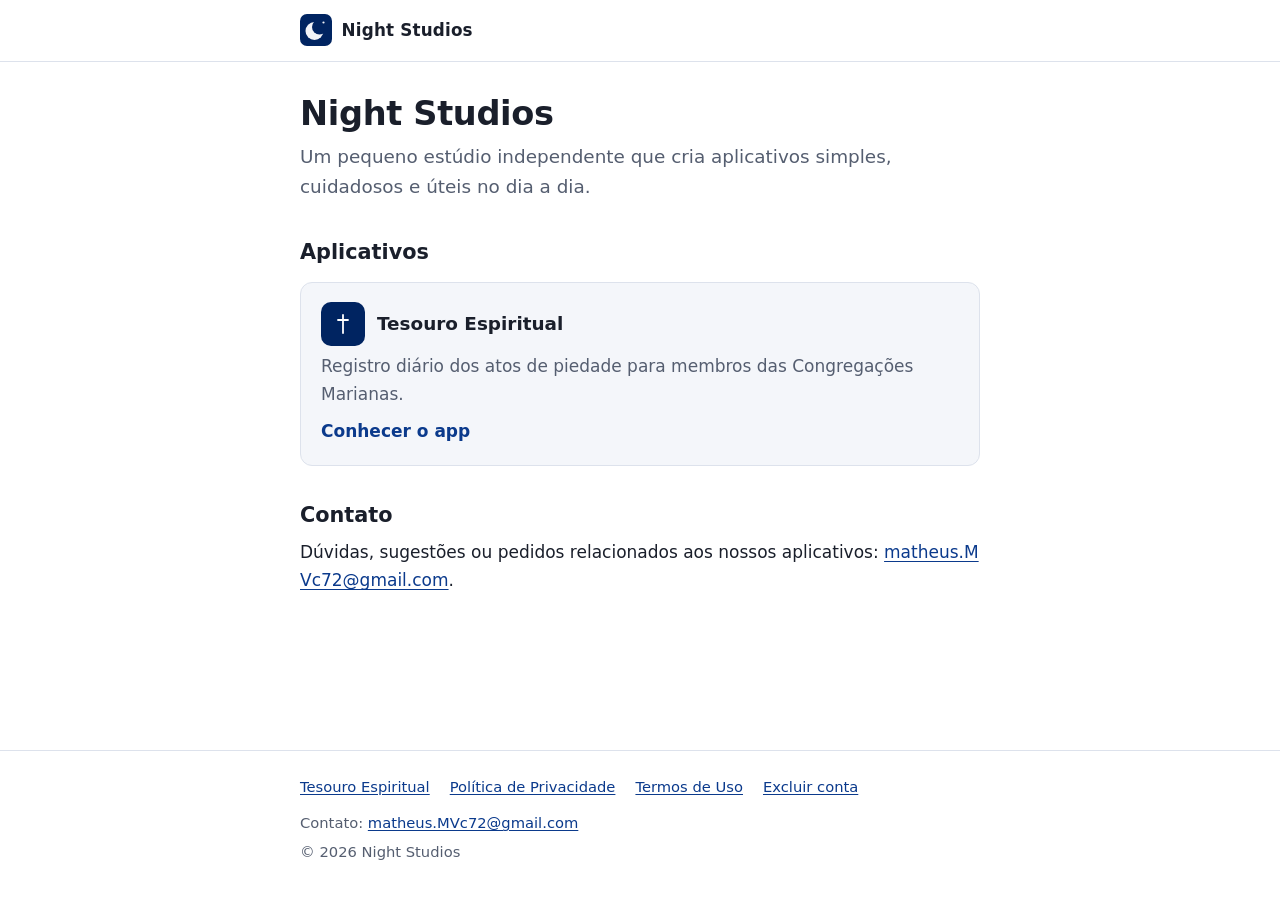
==== index.html @ 41e1242d "feat: add Night Studios site with Tesouro Espiritual legal pages Static site served by Vercel with h" ====
<!doctype html>
<html lang="pt-BR">
<head>
  <meta charset="utf-8">
  <meta name="viewport" content="width=device-width, initial-scale=1">
  <title>Night Studios</title>
  <meta name="description" content="Night Studios é um pequeno estúdio independente que cria aplicativos.">
  <meta name="theme-color" content="#002461">
  <link rel="icon" href="/favicon.svg" type="image/svg+xml">
  <link rel="stylesheet" href="/style.css">
</head>
<body>
  <a class="skip" href="#conteudo">Pular para o conteúdo</a>
  <header class="site-header">
    <div class="wrap">
      <a class="brand" href="/" aria-label="Night Studios, página inicial"><svg viewBox="0 0 64 64" aria-hidden="true" focusable="false"><defs><mask id="ns-mark-mask"><rect width="64" height="64" fill="#fff"/><circle cx="39" cy="26" r="15" fill="#000"/></mask></defs><rect width="64" height="64" rx="14" fill="#002461"/><circle cx="29" cy="34" r="18" fill="#f2f4f8" mask="url(#ns-mark-mask)"/><circle cx="47" cy="17" r="2.2" fill="#f2f4f8"/></svg><span>Night Studios</span></a>
    </div>
  </header>
  <main id="conteudo">
    <div class="wrap">
      <h1>Night Studios</h1>
      <p class="lead">Um pequeno estúdio independente que cria aplicativos simples, cuidadosos e úteis no dia a dia.</p>

      <h2>Aplicativos</h2>
      <a class="card" href="/tesouro">
        <span class="card-title"><span class="app-icon"><svg viewBox="0 0 24 24" fill="none" stroke="currentColor" stroke-width="1.8" stroke-linecap="round" stroke-linejoin="round" aria-hidden="true" focusable="false"><path d="M12 3v18"/><path d="M7 8h10"/></svg></span>Tesouro Espiritual</span>
        <p>Registro diário dos atos de piedade para membros das Congregações Marianas.</p>
        <span class="more">Conhecer o app</span>
      </a>

      <h2>Contato</h2>
      <p>Dúvidas, sugestões ou pedidos relacionados aos nossos aplicativos: <a class="email" href="mailto:matheus.MVc72@gmail.com">matheus.MVc72@gmail.com</a>.</p>
    </div>
  </main>
  <footer class="site-footer">
    <div class="wrap">
      <nav aria-label="Links do rodapé">
        <ul>
          <li><a href="/tesouro">Tesouro Espiritual</a></li>
          <li><a href="/tesouro/privacidade">Política de Privacidade</a></li>
          <li><a href="/tesouro/termos">Termos de Uso</a></li>
          <li><a href="/tesouro/excluir-conta">Excluir conta</a></li>
        </ul>
      </nav>
      <p>Contato: <a class="email" href="mailto:matheus.MVc72@gmail.com">matheus.MVc72@gmail.com</a></p>
      <p>&copy; 2026 Night Studios</p>
    </div>
  </footer>
</body>
</html>
---- style.css ----
:root {
  color-scheme: light dark;
  --bg: #ffffff;
  --surface: #f4f6fa;
  --border: #dde2ec;
  --text: #1a1f2b;
  --muted: #555e70;
  --accent: #002461;
  --link: #0b3a8c;
  --accent-contrast: #ffffff;
  --radius: 12px;
}

@media (prefers-color-scheme: dark) {
  :root {
    --bg: #0b1020;
    --surface: #131a2e;
    --border: #263050;
    --text: #e8ebf2;
    --muted: #a4adc0;
    --accent: #002461;
    --link: #9cbcff;
    --accent-contrast: #ffffff;
  }
}

*,
*::before,
*::after {
  box-sizing: border-box;
}

html {
  -webkit-text-size-adjust: 100%;
  text-size-adjust: 100%;
}

body {
  margin: 0;
  background: var(--bg);
  color: var(--text);
  font-family: system-ui, -apple-system, "Segoe UI", Roboto, "Helvetica Neue", Arial, "Noto Sans", sans-serif;
  font-size: 1.0625rem;
  line-height: 1.65;
  display: flex;
  flex-direction: column;
  min-height: 100vh;
}

.wrap {
  width: 100%;
  max-width: 720px;
  margin: 0 auto;
  padding-inline: 1.25rem;
}

a {
  color: var(--link);
  text-underline-offset: 0.15em;
}

a:hover {
  text-decoration-thickness: 2px;
}

a:focus-visible {
  outline: 2px solid var(--link);
  outline-offset: 2px;
  border-radius: 4px;
}

.skip {
  position: absolute;
  left: -9999px;
}

.skip:focus {
  left: 1rem;
  top: 1rem;
  background: var(--bg);
  padding: 0.5rem 0.75rem;
  z-index: 10;
}

/* Header */
.site-header {
  border-bottom: 1px solid var(--border);
}

.site-header .wrap {
  display: flex;
  align-items: center;
  justify-content: space-between;
  gap: 1rem;
  padding-block: 0.9rem;
}

.brand {
  display: inline-flex;
  align-items: center;
  gap: 0.6rem;
  color: var(--text);
  text-decoration: none;
  font-weight: 650;
  font-size: 1.05rem;
  letter-spacing: 0.01em;
}

.brand svg {
  width: 32px;
  height: 32px;
  flex: none;
}

.header-link {
  font-size: 0.95rem;
}

/* Main */
main {
  flex: 1;
  padding-block: 2rem 3rem;
}

h1 {
  font-size: clamp(1.6rem, 5vw, 2.1rem);
  line-height: 1.2;
  margin: 0 0 0.5rem;
  letter-spacing: -0.01em;
}

h2 {
  font-size: 1.3rem;
  line-height: 1.3;
  margin: 2.25rem 0 0.6rem;
}

h3 {
  font-size: 1.08rem;
  margin: 1.5rem 0 0.4rem;
}

p,
ul,
ol {
  margin: 0 0 1rem;
}

ul,
ol {
  padding-left: 1.3rem;
}

li + li {
  margin-top: 0.35rem;
}

.lead {
  font-size: 1.15rem;
  color: var(--muted);
}

.meta {
  color: var(--muted);
  font-size: 0.95rem;
}

.breadcrumb {
  font-size: 0.92rem;
  color: var(--muted);
  margin-bottom: 1rem;
}

.note {
  background: var(--surface);
  border: 1px solid var(--border);
  border-left: 4px solid var(--link);
  border-radius: var(--radius);
  padding: 0.9rem 1.1rem;
  margin: 1.25rem 0;
}

.note p:last-child,
.note ul:last-child {
  margin-bottom: 0;
}

/* Cards */
.card {
  display: block;
  background: var(--surface);
  border: 1px solid var(--border);
  border-radius: var(--radius);
  padding: 1.2rem 1.25rem;
  margin: 1rem 0;
  color: inherit;
  text-decoration: none;
}

a.card:hover {
  border-color: var(--link);
}

.card-title {
  display: flex;
  align-items: center;
  gap: 0.75rem;
  font-weight: 650;
  font-size: 1.15rem;
  margin-bottom: 0.35rem;
}

.app-icon {
  width: 44px;
  height: 44px;
  border-radius: 10px;
  background: var(--accent);
  color: var(--accent-contrast);
  display: inline-grid;
  place-items: center;
  flex: none;
}

.app-icon svg {
  width: 24px;
  height: 24px;
}

.card p {
  margin: 0;
  color: var(--muted);
}

.card .more {
  display: inline-block;
  margin-top: 0.6rem;
  color: var(--link);
  font-weight: 600;
}

.links {
  list-style: none;
  padding: 0;
  display: grid;
  gap: 0.6rem;
}

.links li + li {
  margin-top: 0;
}

.links a {
  display: block;
  padding: 0.85rem 1rem;
  border: 1px solid var(--border);
  border-radius: var(--radius);
  background: var(--surface);
  text-decoration: none;
  font-weight: 600;
}

.links a:hover {
  border-color: var(--link);
}

.links small {
  display: block;
  font-weight: 400;
  color: var(--muted);
}

.steps {
  counter-reset: step;
  list-style: none;
  padding: 0;
}

.steps li {
  counter-increment: step;
  position: relative;
  padding-left: 2.4rem;
  min-height: 1.8rem;
}

.steps li::before {
  content: counter(step);
  position: absolute;
  left: 0;
  top: 0.05rem;
  width: 1.7rem;
  height: 1.7rem;
  border-radius: 50%;
  background: var(--accent);
  color: var(--accent-contrast);
  font-size: 0.9rem;
  font-weight: 700;
  display: grid;
  place-items: center;
}

.email {
  word-break: break-all;
}

/* Footer */
.site-footer {
  border-top: 1px solid var(--border);
  color: var(--muted);
  font-size: 0.92rem;
}

.site-footer .wrap {
  padding-block: 1.5rem 2rem;
}

.site-footer nav ul {
  list-style: none;
  padding: 0;
  margin: 0 0 0.75rem;
  display: flex;
  flex-wrap: wrap;
  gap: 0.4rem 1.25rem;
}

.site-footer nav li + li {
  margin-top: 0;
}

.site-footer p {
  margin: 0.25rem 0;
}
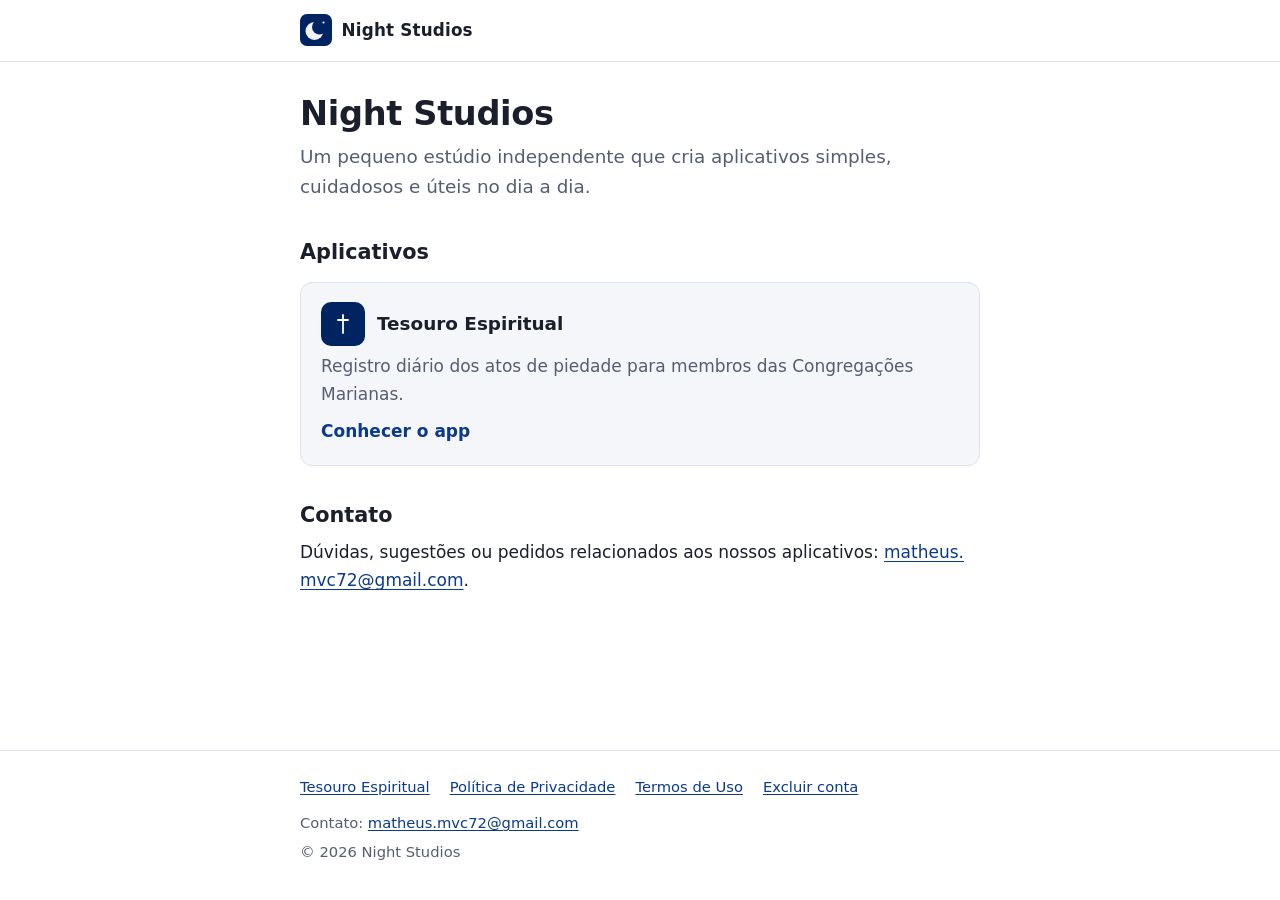
==== commit 6dd9b054: "docs: match the in-app deletion steps and disclose masked error replays" ====
--- a/index.html
+++ b/index.html
@@ -29,7 +29,7 @@
       </a>
 
       <h2>Contato</h2>
-      <p>Dúvidas, sugestões ou pedidos relacionados aos nossos aplicativos: <a class="email" href="mailto:matheus.MVc72@gmail.com">matheus.MVc72@gmail.com</a>.</p>
+      <p>Dúvidas, sugestões ou pedidos relacionados aos nossos aplicativos: <a class="email" href="mailto:matheus.mvc72@gmail.com">matheus.mvc72@gmail.com</a>.</p>
     </div>
   </main>
   <footer class="site-footer">
@@ -42,7 +42,7 @@
           <li><a href="/tesouro/excluir-conta">Excluir conta</a></li>
         </ul>
       </nav>
-      <p>Contato: <a class="email" href="mailto:matheus.MVc72@gmail.com">matheus.MVc72@gmail.com</a></p>
+      <p>Contato: <a class="email" href="mailto:matheus.mvc72@gmail.com">matheus.mvc72@gmail.com</a></p>
       <p>&copy; 2026 Night Studios</p>
     </div>
   </footer>
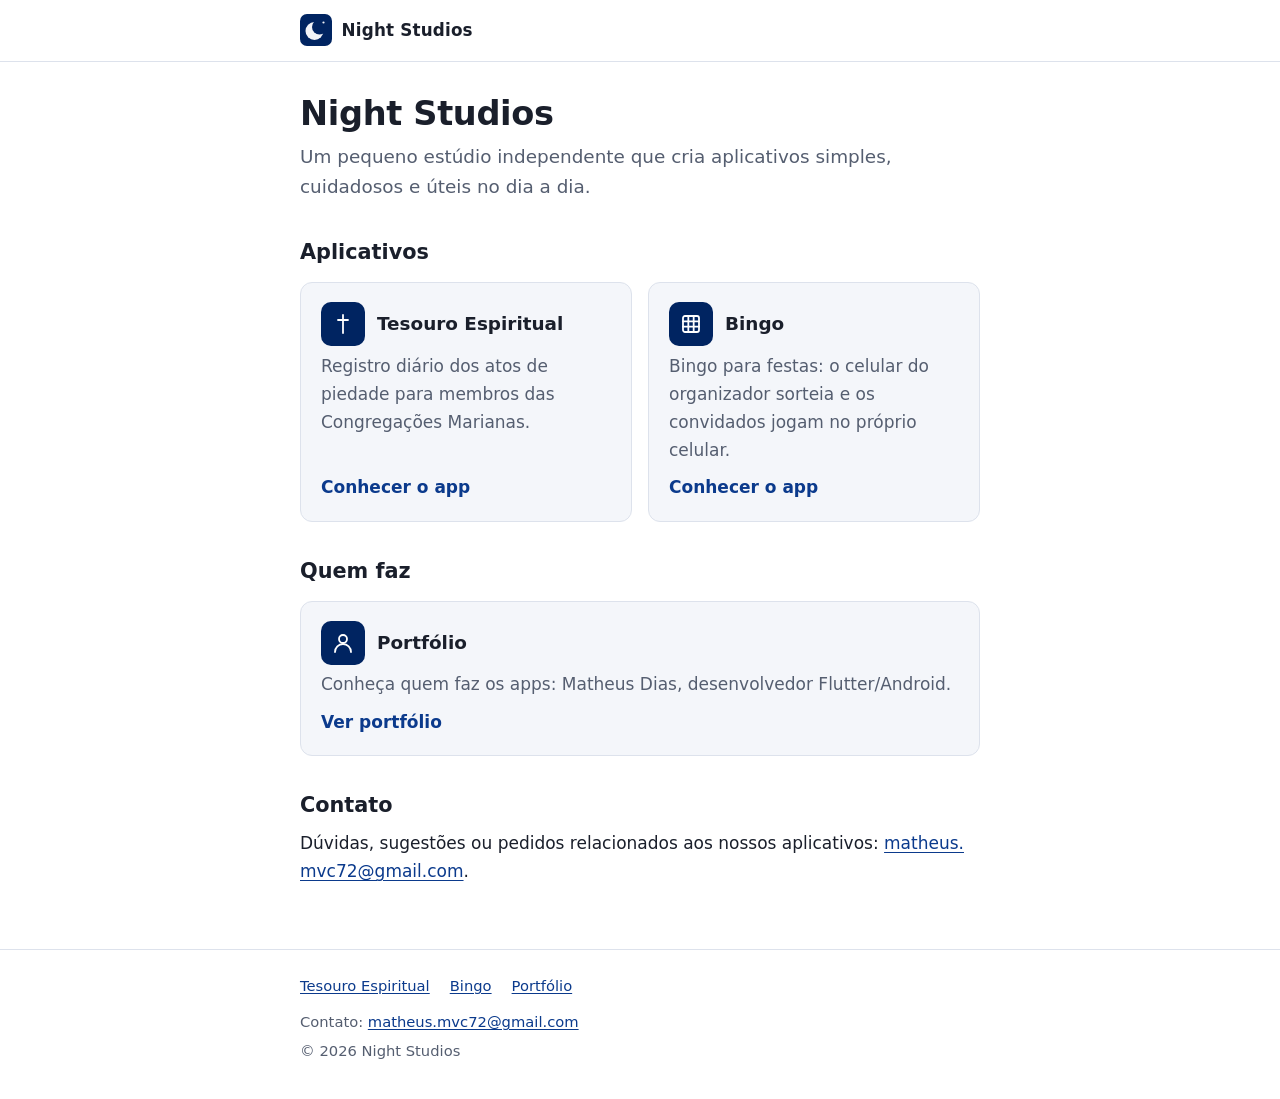
==== commit 331ac550: "feat: add Bingo pages and link portfolio from the home page Port the Bingo presentation, privacy pol" ====
--- a/index.html
+++ b/index.html
@@ -22,10 +22,24 @@
       <p class="lead">Um pequeno estúdio independente que cria aplicativos simples, cuidadosos e úteis no dia a dia.</p>
 
       <h2>Aplicativos</h2>
-      <a class="card" href="/tesouro">
-        <span class="card-title"><span class="app-icon"><svg viewBox="0 0 24 24" fill="none" stroke="currentColor" stroke-width="1.8" stroke-linecap="round" stroke-linejoin="round" aria-hidden="true" focusable="false"><path d="M12 3v18"/><path d="M7 8h10"/></svg></span>Tesouro Espiritual</span>
-        <p>Registro diário dos atos de piedade para membros das Congregações Marianas.</p>
-        <span class="more">Conhecer o app</span>
+      <div class="cards">
+        <a class="card" href="/tesouro">
+          <span class="card-title"><span class="app-icon"><svg viewBox="0 0 24 24" fill="none" stroke="currentColor" stroke-width="1.8" stroke-linecap="round" stroke-linejoin="round" aria-hidden="true" focusable="false"><path d="M12 3v18"/><path d="M7 8h10"/></svg></span>Tesouro Espiritual</span>
+          <p>Registro diário dos atos de piedade para membros das Congregações Marianas.</p>
+          <span class="more">Conhecer o app</span>
+        </a>
+        <a class="card" href="/bingo">
+          <span class="card-title"><span class="app-icon"><svg viewBox="0 0 24 24" fill="none" stroke="currentColor" stroke-width="1.8" stroke-linecap="round" stroke-linejoin="round" aria-hidden="true" focusable="false"><rect x="4" y="4" width="16" height="16" rx="2"/><path d="M9.33 4v16"/><path d="M14.67 4v16"/><path d="M4 9.33h16"/><path d="M4 14.67h16"/></svg></span>Bingo</span>
+          <p>Bingo para festas: o celular do organizador sorteia e os convidados jogam no próprio celular.</p>
+          <span class="more">Conhecer o app</span>
+        </a>
+      </div>
+
+      <h2>Quem faz</h2>
+      <a class="card" href="/portfolio">
+        <span class="card-title"><span class="app-icon"><svg viewBox="0 0 24 24" fill="none" stroke="currentColor" stroke-width="1.8" stroke-linecap="round" stroke-linejoin="round" aria-hidden="true" focusable="false"><circle cx="12" cy="8" r="4"/><path d="M4 21a8 8 0 0 1 16 0"/></svg></span>Portfólio</span>
+        <p>Conheça quem faz os apps: Matheus Dias, desenvolvedor Flutter/Android.</p>
+        <span class="more">Ver portfólio</span>
       </a>
 
       <h2>Contato</h2>
@@ -37,9 +51,8 @@
       <nav aria-label="Links do rodapé">
         <ul>
           <li><a href="/tesouro">Tesouro Espiritual</a></li>
-          <li><a href="/tesouro/privacidade">Política de Privacidade</a></li>
-          <li><a href="/tesouro/termos">Termos de Uso</a></li>
-          <li><a href="/tesouro/excluir-conta">Excluir conta</a></li>
+          <li><a href="/bingo">Bingo</a></li>
+          <li><a href="/portfolio">Portfólio</a></li>
         </ul>
       </nav>
       <p>Contato: <a class="email" href="mailto:matheus.mvc72@gmail.com">matheus.mvc72@gmail.com</a></p>
--- a/style.css
+++ b/style.css
@@ -195,6 +195,25 @@
   margin: 1rem 0;
   color: inherit;
   text-decoration: none;
+}
+
+.cards {
+  display: grid;
+  grid-template-columns: repeat(auto-fit, minmax(16rem, 1fr));
+  gap: 1rem;
+  margin: 1rem 0;
+}
+
+.cards .card {
+  margin: 0;
+  display: flex;
+  flex-direction: column;
+}
+
+.cards .card .more {
+  align-self: flex-start;
+  margin-top: auto;
+  padding-top: 0.6rem;
 }
 
 a.card:hover {
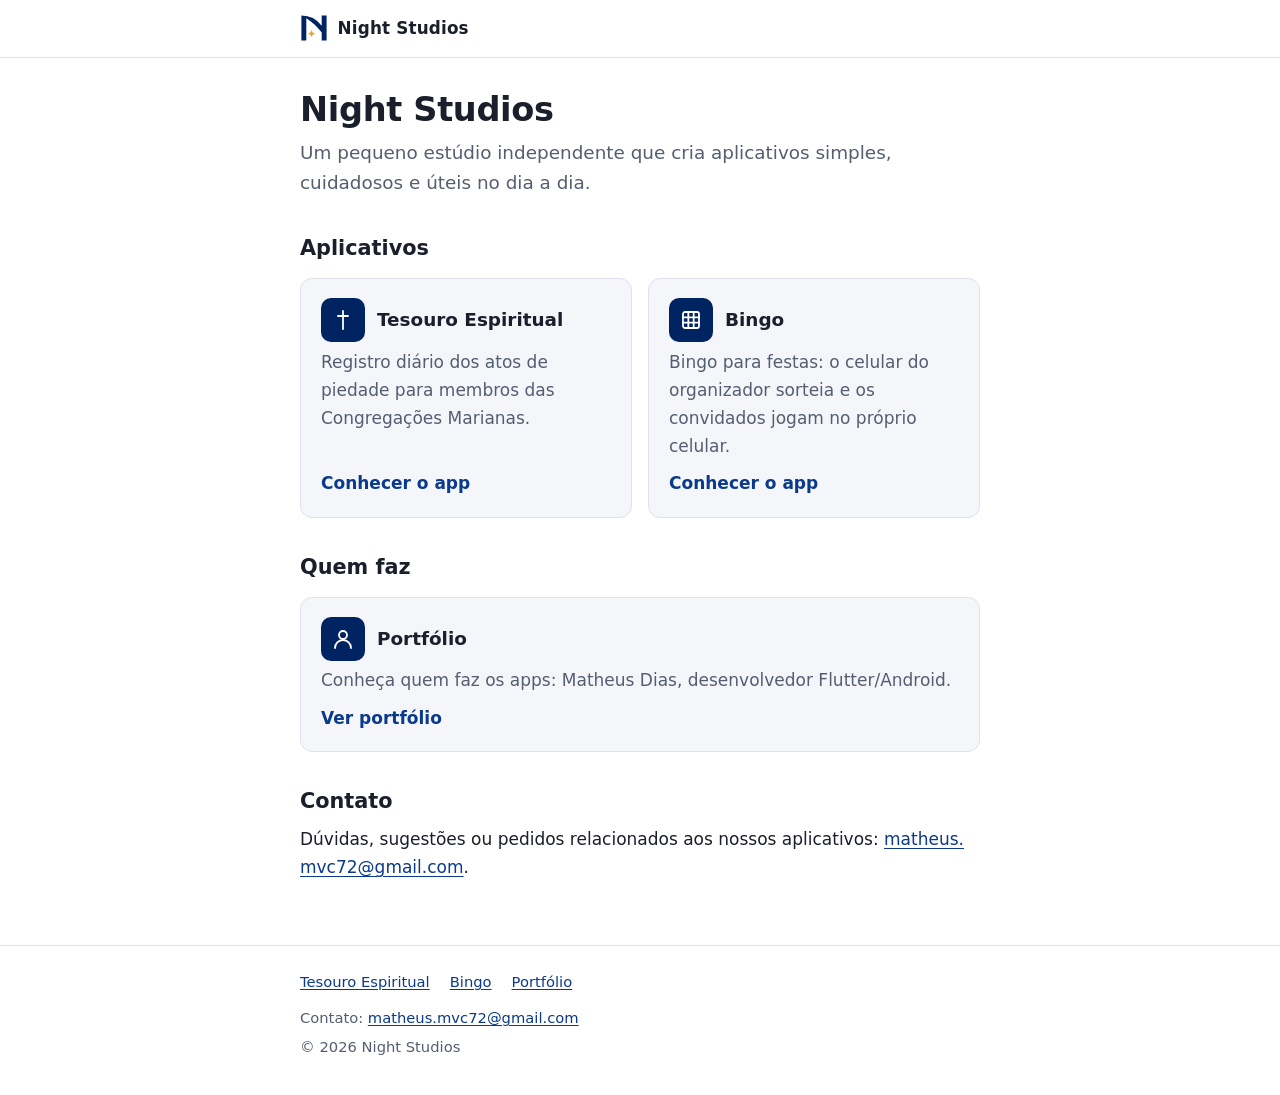
==== commit 82d66d76: "feat: new Night Studios brand mark Replace the plain crescent with an arched N monogram: the diagona" ====
--- a/index.html
+++ b/index.html
@@ -7,13 +7,18 @@
   <meta name="description" content="Night Studios é um pequeno estúdio independente que cria aplicativos.">
   <meta name="theme-color" content="#002461">
   <link rel="icon" href="/favicon.svg" type="image/svg+xml">
+  <link rel="apple-touch-icon" href="/apple-touch-icon.png">
+  <meta property="og:image" content="https://nightstudios.vercel.app/og-image.png">
+  <meta property="og:image:width" content="1200">
+  <meta property="og:image:height" content="630">
+  <meta property="og:image:alt" content="Night Studios">
   <link rel="stylesheet" href="/style.css">
 </head>
 <body>
   <a class="skip" href="#conteudo">Pular para o conteúdo</a>
   <header class="site-header">
     <div class="wrap">
-      <a class="brand" href="/" aria-label="Night Studios, página inicial"><svg viewBox="0 0 64 64" aria-hidden="true" focusable="false"><defs><mask id="ns-mark-mask"><rect width="64" height="64" fill="#fff"/><circle cx="39" cy="26" r="15" fill="#000"/></mask></defs><rect width="64" height="64" rx="14" fill="#002461"/><circle cx="29" cy="34" r="18" fill="#f2f4f8" mask="url(#ns-mark-mask)"/><circle cx="47" cy="17" r="2.2" fill="#f2f4f8"/></svg><span>Night Studios</span></a>
+      <a class="brand" href="/" aria-label="Night Studios, página inicial"><svg class="brand-mark" viewBox="0 0 40 40" aria-hidden="true" focusable="false"><path class="brand-mark-ink" d="M2 38V2A36 36 0 0 1 31 16.67V2H38V38H31V26.48A80 80 0 0 0 9 5.93V38Z"/><path class="brand-mark-star" d="M16.5 22Q17.05 27.45 22.5 28Q17.05 28.55 16.5 34Q15.95 28.55 10.5 28Q15.95 27.45 16.5 22Z"/></svg><span>Night Studios</span></a>
     </div>
   </header>
   <main id="conteudo">
@@ -36,7 +41,7 @@
       </div>
 
       <h2>Quem faz</h2>
-      <a class="card" href="/portfolio">
+      <a class="card" href="https://matheusdiasportfolio.web.app/">
         <span class="card-title"><span class="app-icon"><svg viewBox="0 0 24 24" fill="none" stroke="currentColor" stroke-width="1.8" stroke-linecap="round" stroke-linejoin="round" aria-hidden="true" focusable="false"><circle cx="12" cy="8" r="4"/><path d="M4 21a8 8 0 0 1 16 0"/></svg></span>Portfólio</span>
         <p>Conheça quem faz os apps: Matheus Dias, desenvolvedor Flutter/Android.</p>
         <span class="more">Ver portfólio</span>
@@ -52,7 +57,7 @@
         <ul>
           <li><a href="/tesouro">Tesouro Espiritual</a></li>
           <li><a href="/bingo">Bingo</a></li>
-          <li><a href="/portfolio">Portfólio</a></li>
+          <li><a href="https://matheusdiasportfolio.web.app/">Portfólio</a></li>
         </ul>
       </nav>
       <p>Contato: <a class="email" href="mailto:matheus.mvc72@gmail.com">matheus.mvc72@gmail.com</a></p>
--- a/style.css
+++ b/style.css
@@ -9,6 +9,8 @@
   --link: #0b3a8c;
   --accent-contrast: #ffffff;
   --radius: 12px;
+  --mark-ink: #002461;
+  --mark-star: #e0a92e;
 }
 
 @media (prefers-color-scheme: dark) {
@@ -21,6 +23,8 @@
     --accent: #002461;
     --link: #9cbcff;
     --accent-contrast: #ffffff;
+    --mark-ink: #e8ebf2;
+    --mark-star: #f5c84b;
   }
 }
 
@@ -106,10 +110,18 @@
   letter-spacing: 0.01em;
 }
 
-.brand svg {
-  width: 32px;
-  height: 32px;
+.brand-mark {
+  width: 28px;
+  height: 28px;
   flex: none;
+}
+
+.brand-mark-ink {
+  fill: var(--mark-ink);
+}
+
+.brand-mark-star {
+  fill: var(--mark-star);
 }
 
 .header-link {
